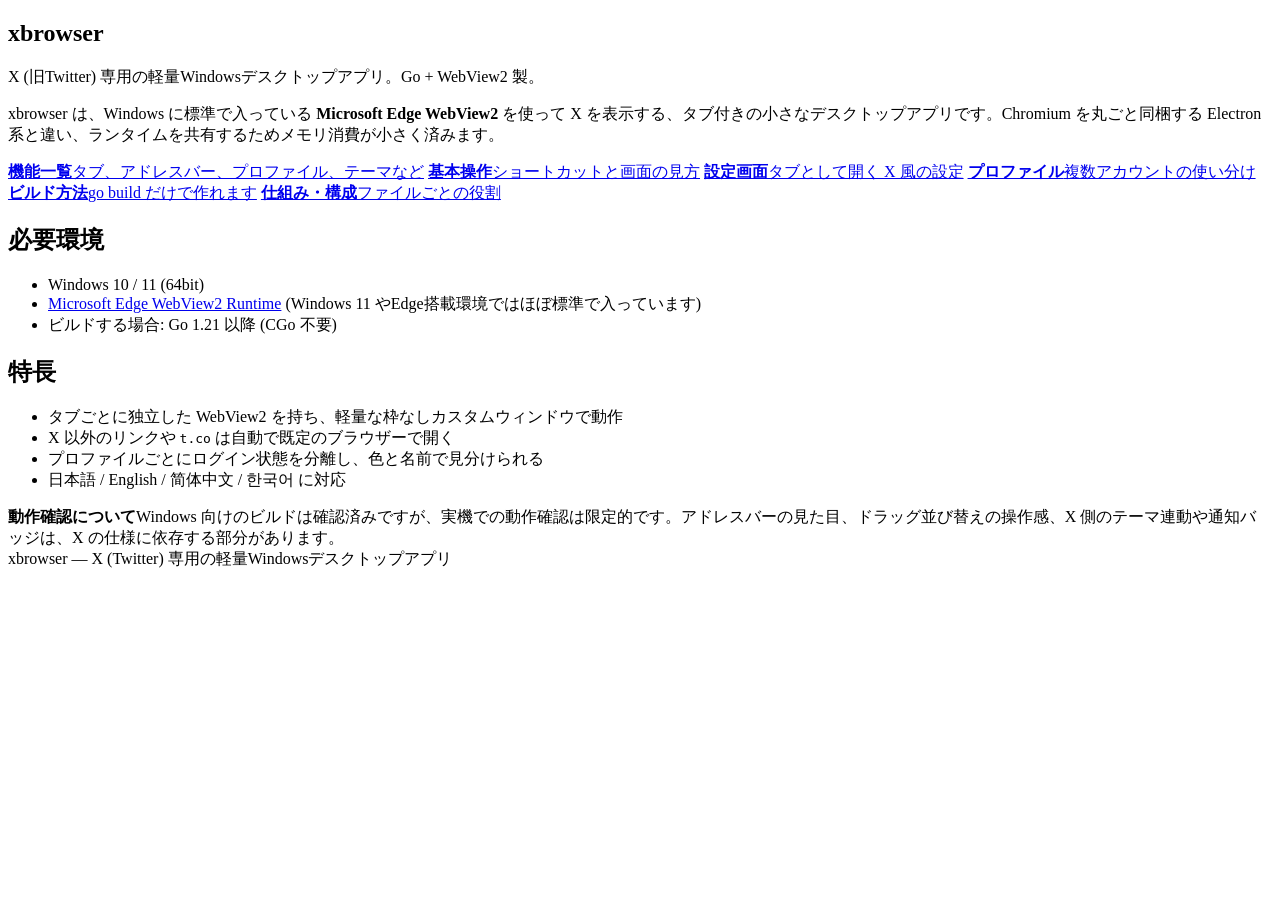
==== docs/index.html @ bcfd4c15 "Add initial HTML structure for xbrowser documentation" ====
<!DOCTYPE html>
<html lang="ja">
<head>
<meta charset="utf-8">
<meta name="viewport" content="width=device-width,initial-scale=1">
<title>xbrowser - xbrowser Wiki</title>
<link rel="stylesheet" href="style.css">
</head>
<body>
<div class="layout">
<nav id="nav"></nav>
<main><article>
<h1>xbrowser</h1>
<p class="lead">X (旧Twitter) 専用の軽量Windowsデスクトップアプリ。Go + WebView2 製。</p>
<p>xbrowser は、Windows に標準で入っている <b>Microsoft Edge WebView2</b> を使って X を表示する、タブ付きの小さなデスクトップアプリです。Chromium を丸ごと同梱する Electron 系と違い、ランタイムを共有するためメモリ消費が小さく済みます。</p>
<div class="cards">
<a href="features.html"><b>機能一覧</b><span>タブ、アドレスバー、プロファイル、テーマなど</span></a>
<a href="usage.html"><b>基本操作</b><span>ショートカットと画面の見方</span></a>
<a href="settings.html"><b>設定画面</b><span>タブとして開く X 風の設定</span></a>
<a href="profiles.html"><b>プロファイル</b><span>複数アカウントの使い分け</span></a>
<a href="build.html"><b>ビルド方法</b><span>go build だけで作れます</span></a>
<a href="architecture.html"><b>仕組み・構成</b><span>ファイルごとの役割</span></a>
</div>
<h2>必要環境</h2>
<ul>
<li>Windows 10 / 11 (64bit)</li>
<li><a href="https://developer.microsoft.com/microsoft-edge/webview2/">Microsoft Edge WebView2 Runtime</a> (Windows 11 やEdge搭載環境ではほぼ標準で入っています)</li>
<li>ビルドする場合: Go 1.21 以降 (CGo 不要)</li>
</ul>
<h2>特長</h2>
<ul>
<li>タブごとに独立した WebView2 を持ち、軽量な枠なしカスタムウィンドウで動作</li>
<li>X 以外のリンクや <code>t.co</code> は自動で既定のブラウザーで開く</li>
<li>プロファイルごとにログイン状態を分離し、色と名前で見分けられる</li>
<li>日本語 / English / 简体中文 / 한국어 に対応</li>
</ul>
<div class="note"><b>動作確認について</b>Windows 向けのビルドは確認済みですが、実機での動作確認は限定的です。アドレスバーの見た目、ドラッグ並び替えの操作感、X 側のテーマ連動や通知バッジは、X の仕様に依存する部分があります。</div>
<div class="pager" id="pager"></div>
</article></main>
</div>
<footer>xbrowser — X (Twitter) 専用の軽量Windowsデスクトップアプリ</footer>
<script src="nav.js"></script>
</body>
</html>
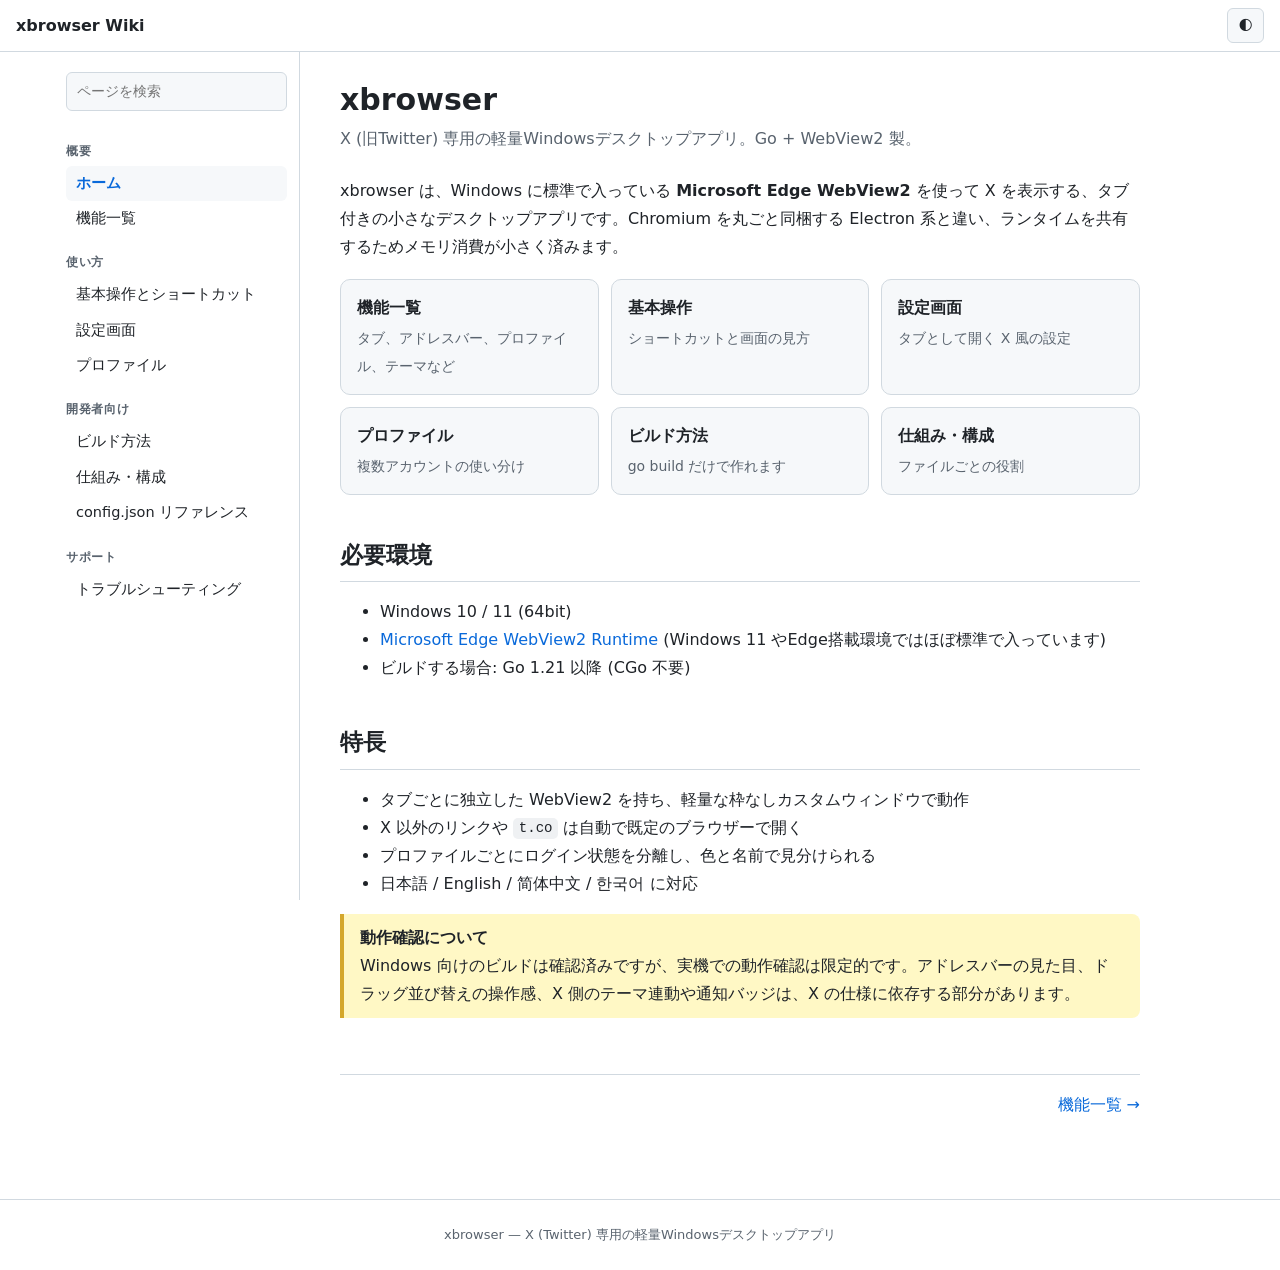
==== commit 8282948c: "icon追加 pages用" ====
--- a/docs/index.html
+++ b/docs/index.html
@@ -3,6 +3,7 @@
 <head>
 <meta charset="utf-8">
 <meta name="viewport" content="width=device-width,initial-scale=1">
+<link rel="icon" href="./src/favicon.ico" type="image/x-icon">
 <title>xbrowser - xbrowser Wiki</title>
 <link rel="stylesheet" href="style.css">
 </head>
--- a/docs/style.css
+++ b/docs/style.css
@@ -0,0 +1,66 @@
+:root{--bg:#fff;--panel:#f6f8fa;--text:#1f2328;--sub:#59636e;--line:#d1d9e0;--accent:#0969da;--code:#eff1f3;--warn:#fff8c5;--warn-line:#d4a72c}
+@media (prefers-color-scheme:dark){:root:not([data-theme=light]){--bg:#0d1117;--panel:#151b23;--text:#e6edf3;--sub:#9198a1;--line:#30363d;--accent:#4493f8;--code:#1c232c;--warn:#272115;--warn-line:#9e6a03}}
+:root[data-theme=dark]{--bg:#0d1117;--panel:#151b23;--text:#e6edf3;--sub:#9198a1;--line:#30363d;--accent:#4493f8;--code:#1c232c;--warn:#272115;--warn-line:#9e6a03}
+*{box-sizing:border-box}
+html{scroll-behavior:smooth}
+body{margin:0;background:var(--bg);color:var(--text);font:16px/1.75 "Segoe UI","Yu Gothic UI","Hiragino Sans",Meiryo,system-ui,sans-serif}
+a{color:var(--accent);text-decoration:none}a:hover{text-decoration:underline}
+header{position:sticky;top:0;z-index:5;display:flex;align-items:center;gap:12px;height:52px;padding:0 16px;background:var(--bg);border-bottom:1px solid var(--line)}
+header .brand{font-weight:700;color:var(--text)}
+header .sp{flex:1}
+header button{border:1px solid var(--line);background:var(--panel);color:var(--text);border-radius:6px;padding:4px 10px;cursor:pointer;font:inherit;font-size:14px}
+#menu{display:none}
+.layout{display:flex;max-width:1180px;margin:0 auto}
+nav{width:250px;flex:none;position:sticky;top:52px;align-self:flex-start;height:calc(100vh - 52px);overflow:auto;padding:20px 12px 40px 16px;border-right:1px solid var(--line)}
+nav input{width:100%;padding:6px 10px;margin-bottom:14px;border:1px solid var(--line);border-radius:6px;background:var(--panel);color:var(--text);font:inherit;font-size:14px}
+nav h4{margin:16px 0 4px;font-size:12px;letter-spacing:.06em;color:var(--sub)}
+nav a{display:block;padding:5px 10px;border-radius:6px;color:var(--text);font-size:14.5px}
+nav a:hover{background:var(--panel);text-decoration:none}
+nav a.on{background:var(--panel);color:var(--accent);font-weight:600}
+main{flex:1;min-width:0;padding:28px 40px 80px}
+article{max-width:800px}
+h1{font-size:30px;margin:0 0 6px;line-height:1.3}
+.lead{color:var(--sub);margin:0 0 24px}
+h2{margin:40px 0 12px;padding-bottom:6px;border-bottom:1px solid var(--line);font-size:23px}
+h3{margin:26px 0 8px;font-size:18px}
+code{background:var(--code);padding:.15em .4em;border-radius:5px;font:.88em ui-monospace,Consolas,monospace}
+pre{background:var(--code);padding:14px 16px;border-radius:8px;overflow:auto;line-height:1.55}
+pre code{background:none;padding:0}
+kbd{border:1px solid var(--line);border-bottom-width:2px;background:var(--panel);padding:1px 6px;border-radius:5px;font:.85em ui-monospace,Consolas,monospace}
+table{border-collapse:collapse;width:100%;margin:14px 0;font-size:15px;display:block;overflow-x:auto}
+th,td{border:1px solid var(--line);padding:7px 12px;text-align:left;vertical-align:top}
+th{background:var(--panel);white-space:nowrap}
+.note{background:var(--warn);border-left:4px solid var(--warn-line);padding:10px 16px;border-radius:0 8px 8px 0;margin:16px 0}
+.note b{display:block}
+.cards{display:grid;grid-template-columns:repeat(auto-fill,minmax(220px,1fr));gap:12px;margin:18px 0}
+.cards a{display:block;padding:14px 16px;border:1px solid var(--line);border-radius:10px;background:var(--panel);color:var(--text)}
+.cards a:hover{border-color:var(--accent);text-decoration:none}
+.cards b{display:block;margin-bottom:2px}
+.cards span{color:var(--sub);font-size:14px}
+.pager{display:flex;justify-content:space-between;gap:12px;margin-top:56px;padding-top:16px;border-top:1px solid var(--line)}
+.diagram{background:var(--panel);border:1px solid var(--line);border-radius:10px;padding:14px;margin:16px 0;font:13px/1.5 ui-monospace,Consolas,monospace;overflow:auto;white-space:pre}
+footer{padding:24px;text-align:center;color:var(--sub);font-size:13px;border-top:1px solid var(--line)}
+@media(max-width:820px){
+#menu{display:inline-block}
+nav{position:fixed;left:0;top:52px;z-index:4;background:var(--bg);transform:translateX(-100%);transition:transform .2s;height:calc(100vh - 52px)}
+nav.open{transform:none}
+main{padding:22px 16px 60px}
+}
+article{transition:opacity .12s ease,transform .12s ease}
+article.swap{opacity:0;transform:translateY(4px)}
+@media(prefers-reduced-motion:reduce){article{transition:none}}
+
+nav{scrollbar-width:thin;scrollbar-color:var(--line) transparent}
+nav::-webkit-scrollbar{width:8px}
+nav::-webkit-scrollbar-track{background:transparent}
+nav::-webkit-scrollbar-thumb{background:transparent;border-radius:8px;border:2px solid transparent;background-clip:content-box}
+nav:hover::-webkit-scrollbar-thumb{background:var(--line);background-clip:content-box}
+nav::-webkit-scrollbar-thumb:hover{background:var(--sub);background-clip:content-box}
+pre,table{scrollbar-width:thin;scrollbar-color:var(--line) transparent}
+pre::-webkit-scrollbar,table::-webkit-scrollbar{height:8px}
+pre::-webkit-scrollbar-thumb,table::-webkit-scrollbar-thumb{background:var(--line);border-radius:8px}
+pre::-webkit-scrollbar-track,table::-webkit-scrollbar-track{background:transparent}
+#loadbar{position:fixed;top:0;left:0;right:0;height:3px;z-index:20;pointer-events:none;background:var(--accent);transform-origin:left;transform:scaleX(0);opacity:0;box-shadow:0 0 8px var(--accent)}
+#loadbar.run{opacity:1;transition:transform .4s ease-out}
+#loadbar.done{opacity:0;transform:scaleX(1);transition:transform .2s ease-out,opacity .35s ease .2s}
+@media(prefers-reduced-motion:reduce){#loadbar{transition:none!important}}
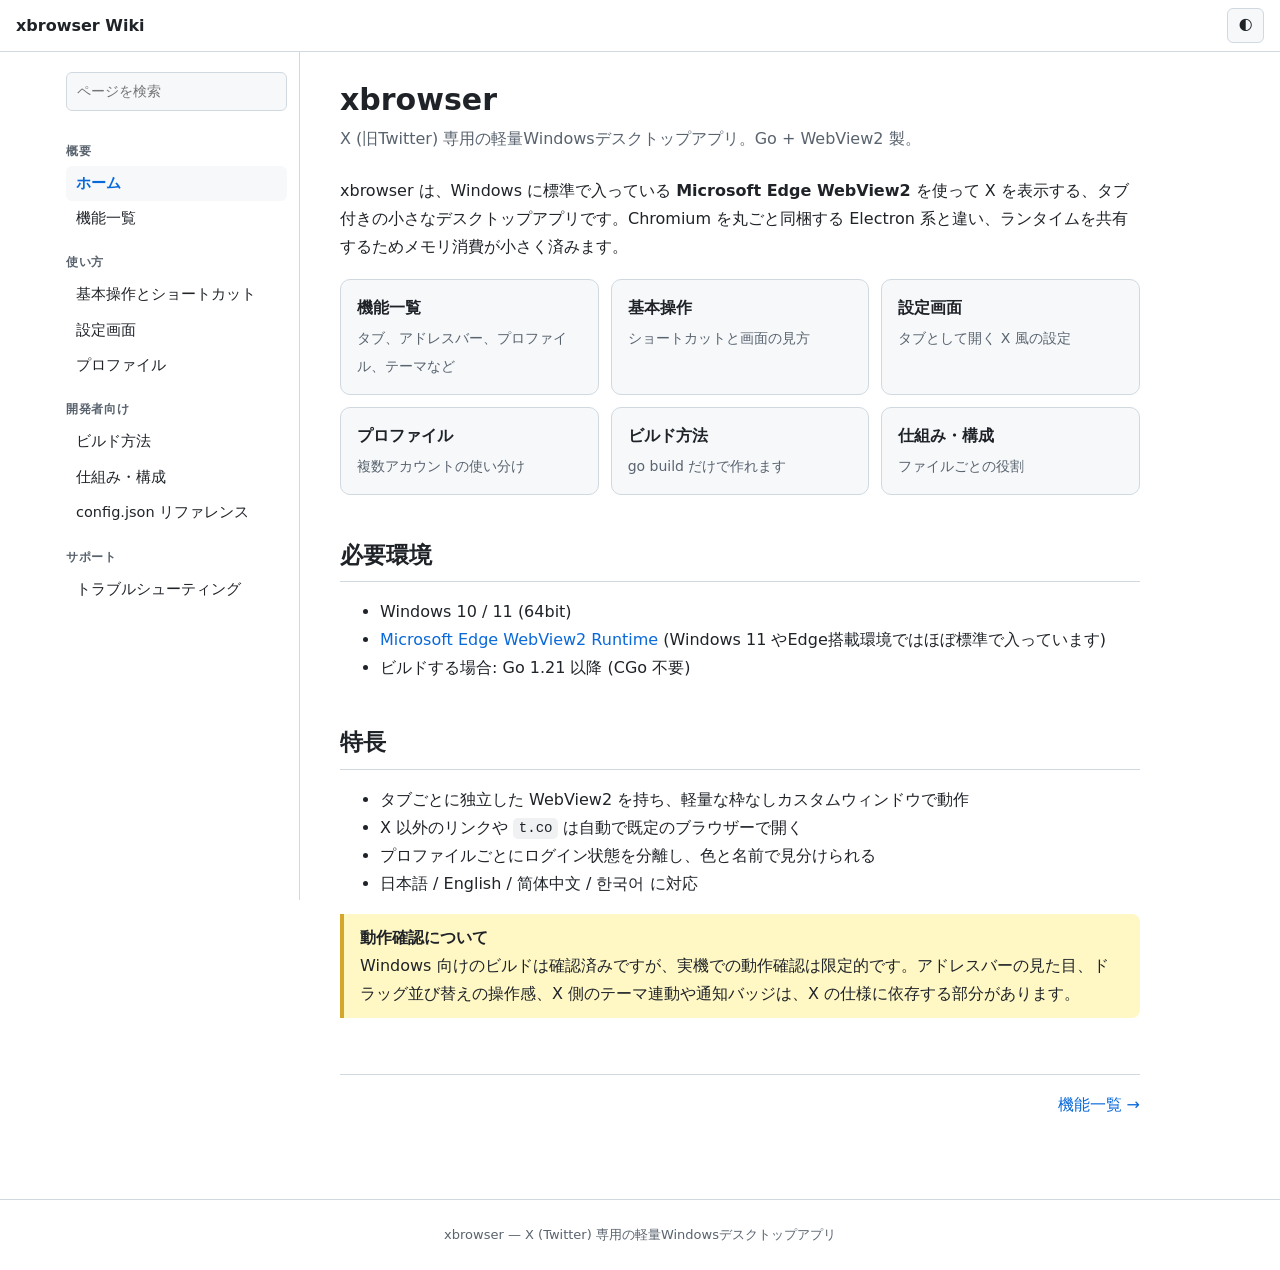
==== commit 715c95a0: "htmlの更新（一時的）" ====
--- a/docs/index.html
+++ b/docs/index.html
@@ -3,7 +3,6 @@
 <head>
 <meta charset="utf-8">
 <meta name="viewport" content="width=device-width,initial-scale=1">
-<link rel="icon" href="./src/favicon.ico" type="image/x-icon">
 <title>xbrowser - xbrowser Wiki</title>
 <link rel="stylesheet" href="style.css">
 </head>
